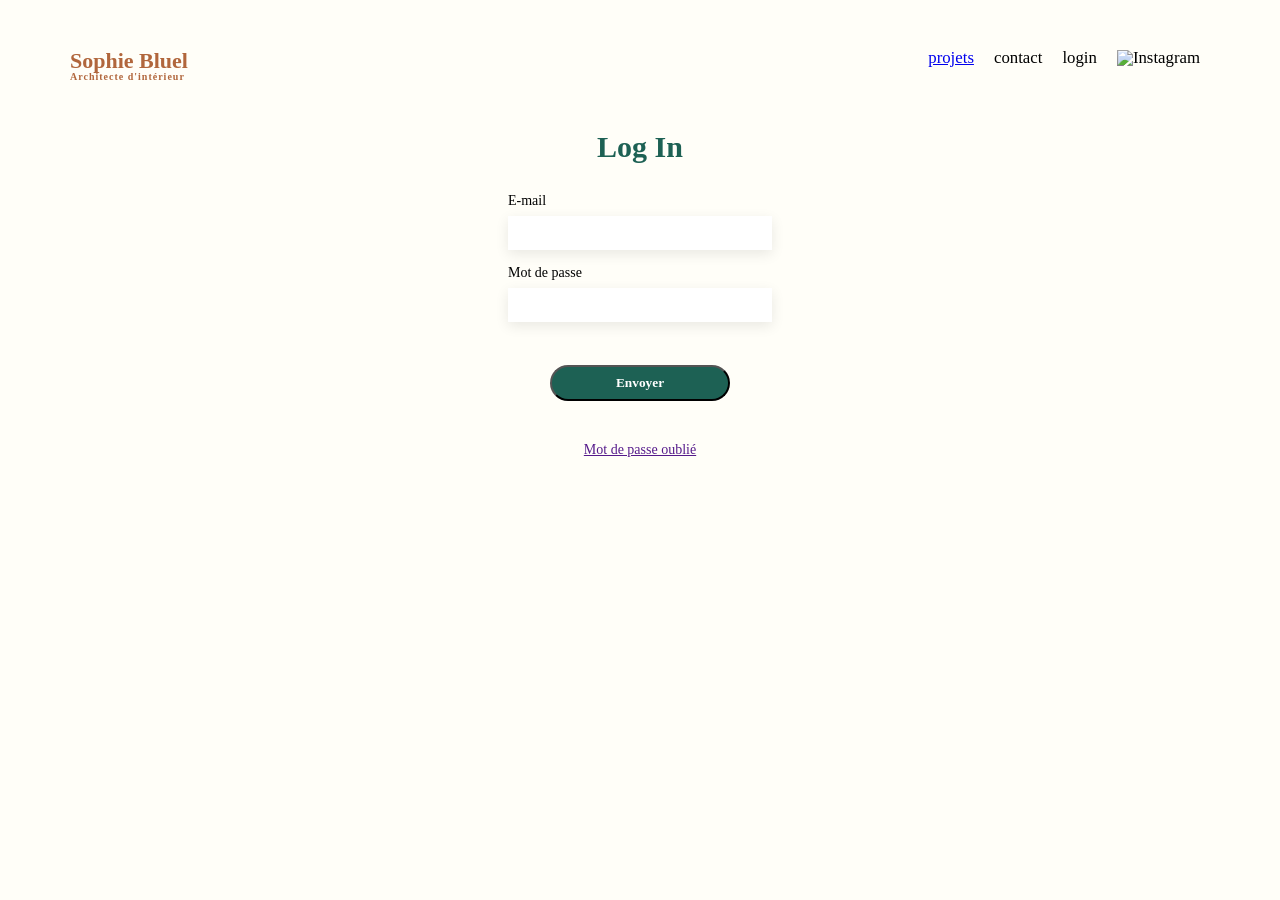
==== FrontEnd/login.html @ d076f5cc "feat: add login page" ====
<!doctype html>
<html lang="en">
  <head>
    <meta charset="UTF-8" />
    <meta name="viewport" content="width=device-width, initial-scale=1.0" />
    <title>Login</title>
    <link rel="stylesheet" href="./assets/style.css" />
  </head>
  <body>
    <header>
      <h1>Sophie Bluel <span>Architecte d'intérieur</span></h1>
      <nav>
        <ul>
          <a href="./index.html">
            <li>projets</li>
          </a>
          <li>contact</li>
          <li>login</li>
          <li><img src="./assets/icons/instagram.png" alt="Instagram" /></li>
        </ul>
      </nav>
    </header>
    <main>
      <h2>Log In</h2>
      <form action="" method="get">
        <label for="mail">
          <span>E-mail</span>
          <input type="email" name="mail" id="mail" />
        </label>
        <label for="passW">
          <span>Mot de passe</span>
          <input type="password" name="passW" id="passW" />
        </label>
        <input type="submit" value="Envoyer" class="loginBtn" />
        <a href="">Mot de passe oublié</a>
      </form>
    </main>
  </body>
</html>
---- FrontEnd/assets/style.css ----
/* http://meyerweb.com/eric/tools/css/reset/
   v2.0 | 20110126
   License: none (public domain)
*/

html, body, div, span, applet, object, iframe,
h1, h2, h3, h4, h5, h6, p, blockquote, pre,
a, abbr, acronym, address, big, cite, code,
del, dfn, em, img, ins, kbd, q, s, samp,
small, strike, strong, sub, sup, tt, var,
b, u, i, center,
dl, dt, dd, ol, ul, li,
fieldset, form, label, legend,
table, caption, tbody, tfoot, thead, tr, th, td,
article, aside, canvas, details, embed,
figure, figcaption, footer, header, hgroup,
menu, nav, output, ruby, section, summary,
time, mark, audio, video {
	margin: 0;
	padding: 0;
	border: 0;
	font-size: 100%;
	font: inherit;
	vertical-align: baseline;
}
/* HTML5 display-role reset for older browsers */
article, aside, details, figcaption, figure,
footer, header, hgroup, menu, nav, section {
	display: block;
}
body {
	line-height: 1;
	background: #FFFEF8;
}
ol, ul {
	list-style: none;
}
blockquote, q {
	quotes: none;
}
blockquote:before, blockquote:after,
q:before, q:after {
	content: '';
	content: none;
}
table {
	border-collapse: collapse;
	border-spacing: 0;
}
/** end reset css**/
body {
	max-width: 1140px;
	margin:auto;
	font-family: 'Work Sans' ;
	font-size: 14px;
}
header {
	display: flex;
	justify-content: space-between;
	margin: 50px 0
}
section {
	margin: 50px 0
}

h1{
	display: flex;
	flex-direction: column;
	font-family: 'Syne';
	font-size: 22px;
	font-weight: 800;
	color: #B1663C
}

h1 > span {
	font-family: 'Work Sans';
	font-size:10px;
	letter-spacing: 0.1em;
;
}

h2{
	font-family: 'Syne';
	font-weight: 700;
	font-size: 30px;
	color: #1D6154
}
nav ul {
	display: flex;
	align-items: center;
	list-style-type: none;

}
nav li {
	padding: 0 10px;
	font-size: 1.2em;
}

li:hover {
	color: #B1663C;
}
#introduction {
	display: flex;
	align-items: center;
}
#introduction figure {
	flex: 1
}
#introduction img {
	display: block;
	margin: auto;
	width: 80%;
}

#introduction article {
	flex: 1
}
#introduction h2 {
	margin-bottom: 1em;
}

#introduction p {
	margin-bottom: 0.5em;
}
#portfolio h2 {
	text-align: center;
	margin-bottom: 1em;
}
.gallery {
	width: 100%;
	display: grid;
	grid-template-columns: 1fr 1fr 1fr;
	grid-column-gap: 20px;
	grid-row-gap: 20px;
}

.gallery img {
	width: 100%;

}
#contact {
	width: 50%;
margin: auto;
}
#contact > * {
	text-align: center;

}
#contact h2{
	margin-bottom: 20px;
}
#contact form {
	text-align: left;
	margin-top:30px;
	display: flex;
	flex-direction: column;
}

#contact input {
	height: 50px;
	font-size: 1.2em;
	border: none;
	box-shadow: 0px 4px 14px rgba(0, 0, 0, 0.09);
}
#contact label {
	margin: 2em 0 1em 0;
}
#contact textarea {
	border: none;
	box-shadow: 0px 4px 14px rgba(0, 0, 0, 0.09);
}

input[type="submit"]{
	font-family: 'Syne';
	font-weight: 700;
	color: white;
	background-color: #1D6154;
	margin : 2em auto ;
	width: 180px;
	text-align: center;
	border-radius: 60px ;
}

footer nav ul {
	display: flex;
	justify-content: flex-end;
	margin: 2em
}

.categoriesFilter {
	display: flex;
	justify-content: center;
	gap: 1rem;
	margin-block-end: 2rem;

	& button {
		border: 1px solid #1D6154;
		color: #1D6154;
		background-color: white;
		border-radius: 60px;
		font-family: Syne;
		font-size: 1rem;
		padding: .5rem .8rem;
		cursor: pointer;

		&:hover {
		color: #fff;
		background-color: #1D6154;
		color: #00b7e4;
		}

		&.color {
		color: #fff;
		background-color: #1D6154;			
		}
	}
}

/* login */
h2 {
	text-align: center;
	margin-block-end: 2rem;
}

form {
	display: flex;
	flex-direction: column;
	align-items: center;
	gap: 1rem;

	& label {
		display: flex;
		flex-direction: column;
		gap: .5rem;

		& input {
			box-shadow: 0px 4px 14px 0px #00000017;
			border: none;
			padding: .5rem 2rem ;
			font-size: 1rem;
		}
	}

	& .loginBtn {
			padding: .5rem;
		}
}
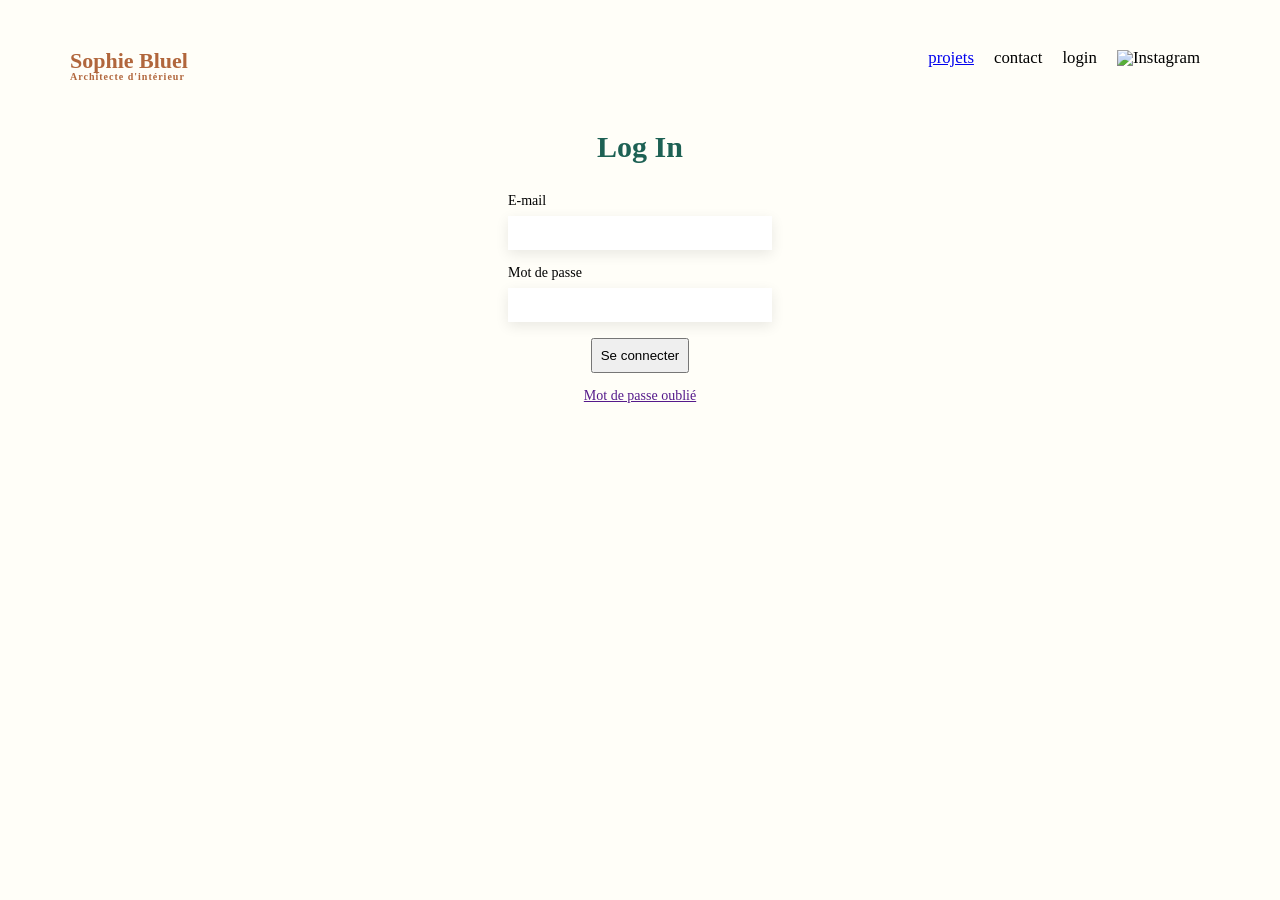
==== commit e7427bd0: "feat: add login JS to authenticate and store token" ====
--- a/FrontEnd/login.html
+++ b/FrontEnd/login.html
@@ -22,7 +22,7 @@
     </header>
     <main>
       <h2>Log In</h2>
-      <form action="" method="get">
+      <form action="" method="get" class="loginForm">
         <label for="mail">
           <span>E-mail</span>
           <input type="email" name="mail" id="mail" />
@@ -31,9 +31,10 @@
           <span>Mot de passe</span>
           <input type="password" name="passW" id="passW" />
         </label>
-        <input type="submit" value="Envoyer" class="loginBtn" />
+        <button type="submit" class="loginBtn">Se connecter</button>
         <a href="">Mot de passe oublié</a>
       </form>
     </main>
+    <script src="./assets/login.js"></script>
   </body>
 </html>
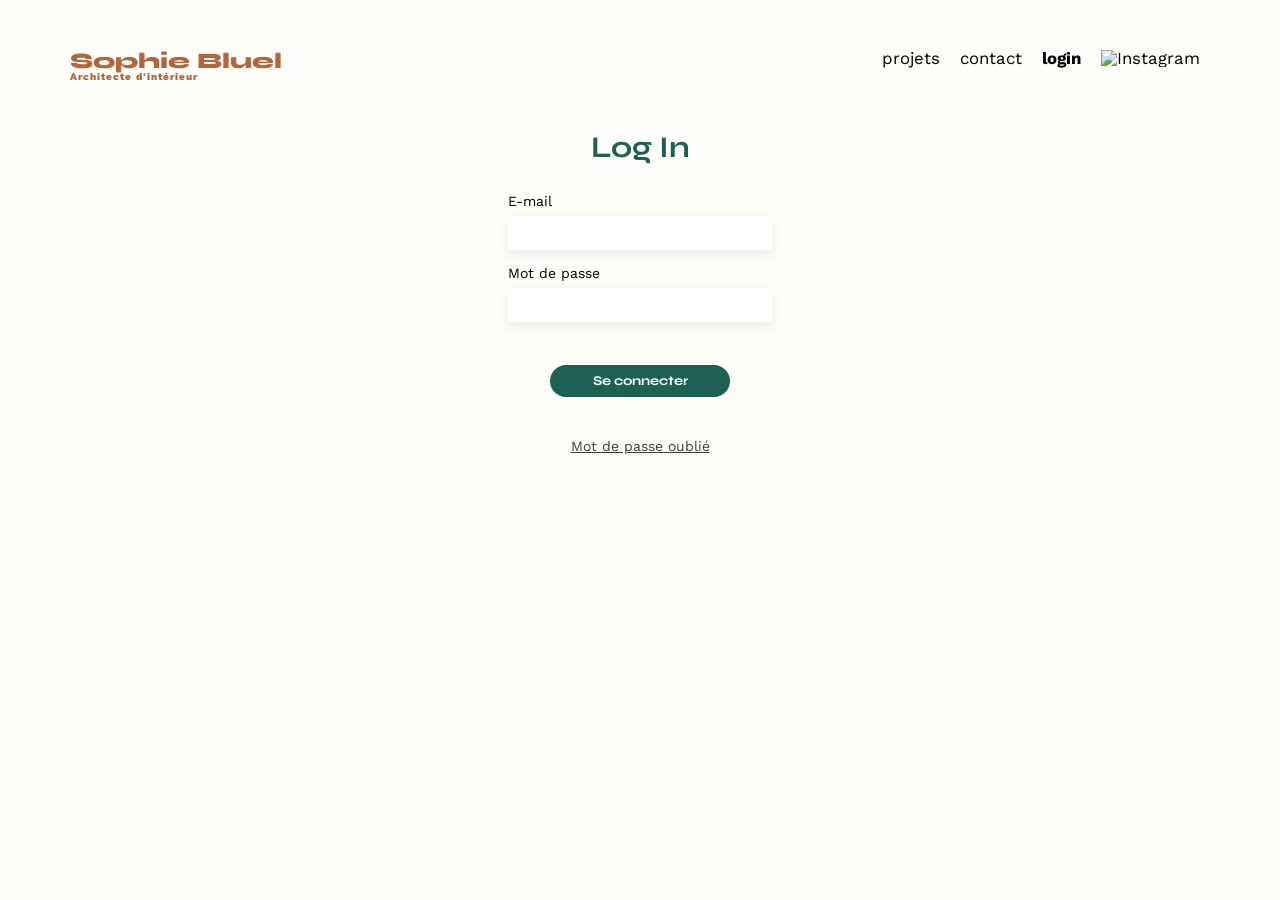
==== commit 5226ee32: "chore: cleanup code" ====
--- a/FrontEnd/login.html
+++ b/FrontEnd/login.html
@@ -4,6 +4,12 @@
     <meta charset="UTF-8" />
     <meta name="viewport" content="width=device-width, initial-scale=1.0" />
     <title>Login</title>
+    <link rel="preconnect" href="https://fonts.googleapis.com" />
+    <link rel="preconnect" href="https://fonts.gstatic.com" crossorigin />
+    <link
+      href="https://fonts.googleapis.com/css2?family=Syne:wght@700;800&family=Work+Sans&display=swap"
+      rel="stylesheet"
+    />
     <link rel="stylesheet" href="./assets/style.css" />
   </head>
   <body>
@@ -15,7 +21,7 @@
             <li>projets</li>
           </a>
           <li>contact</li>
-          <li>login</li>
+          <li class="bold">login</li>
           <li><img src="./assets/icons/instagram.png" alt="Instagram" /></li>
         </ul>
       </nav>
@@ -32,7 +38,7 @@
           <input type="password" name="passW" id="passW" />
         </label>
         <button type="submit" class="loginBtn">Se connecter</button>
-        <a href="">Mot de passe oublié</a>
+        <a href="" class="passWordForgot">Mot de passe oublié</a>
       </form>
     </main>
     <script src="./assets/login.js"></script>
--- a/FrontEnd/assets/style.css
+++ b/FrontEnd/assets/style.css
@@ -124,7 +124,8 @@
 }
 #portfolio h2 {
 	text-align: center;
-	margin-bottom: 1em;
+  display: inline-block;
+	margin-block-end: 1rem;
 }
 .gallery {
 	width: 100%;
@@ -170,7 +171,7 @@
 	box-shadow: 0px 4px 14px rgba(0, 0, 0, 0.09);
 }
 
-input[type="submit"]{
+.loginBtn, input[type="submit"]{
 	font-family: 'Syne';
 	font-weight: 700;
 	color: white;
@@ -188,62 +189,354 @@
 }
 
 .categoriesFilter {
-	display: flex;
-	justify-content: center;
-	gap: 1rem;
-	margin-block-end: 2rem;
-
-	& button {
-		border: 1px solid #1D6154;
-		color: #1D6154;
-		background-color: white;
-		border-radius: 60px;
-		font-family: Syne;
-		font-size: 1rem;
-		padding: .5rem .8rem;
-		cursor: pointer;
-
-		&:hover {
-		color: #fff;
-		background-color: #1D6154;
-		color: #00b7e4;
-		}
-
-		&.color {
-		color: #fff;
-		background-color: #1D6154;			
-		}
-	}
-}
-
-/* login */
-h2 {
-	text-align: center;
-	margin-block-end: 2rem;
-}
-
-form {
-	display: flex;
-	flex-direction: column;
-	align-items: center;
-	gap: 1rem;
-
-	& label {
-		display: flex;
-		flex-direction: column;
-		gap: .5rem;
-
-		& input {
-			box-shadow: 0px 4px 14px 0px #00000017;
-			border: none;
-			padding: .5rem 2rem ;
-			font-size: 1rem;
-		}
-	}
-
-	& .loginBtn {
-			padding: .5rem;
-		}
-}
-
-
+  display: flex;
+  justify-content: center;
+  gap: 1rem;
+  margin-block-end: 2rem;
+}
+
+.categoriesFilter button {
+  border: 1px solid #1D6154;
+  color: #1D6154;
+  background: #fff;
+  border-radius: 60px;
+  font-family: "Syne";
+  font-size: 1rem;
+  padding-block: .5rem;
+  padding-inline: .8rem;
+  cursor: pointer;
+}
+
+.categoriesFilter button:hover {
+  background: #1D6154;
+  color: #fff;
+}
+
+.categoriesFilter button.color,
+.categoriesFilter button.is-active {
+  background: #1D6154;
+  color: #fff;
+}
+
+.editBtn {
+  border: none;
+  background: transparent;
+  cursor: pointer;
+}
+
+.editBanner {
+  position: fixed;
+  inset-block-start: 0;
+  inset-inline: 0;
+  z-index: 10000;
+  background: #000;
+  color: #fff;
+  text-align: center;
+  padding-block: .5rem;
+}
+
+main > h2 {
+  text-align: center;
+  margin-block-end: 2rem;
+}
+
+.loginForm {
+  display: flex;
+  flex-direction: column;
+  align-items: center;
+  gap: 1rem;
+}
+
+.loginForm label {
+  display: flex;
+  flex-direction: column;
+  gap: .5rem;
+}
+
+.loginForm input {
+  box-shadow: 0 4px 14px #00000017;
+  border: none;
+  padding-block: .5rem;
+  padding-inline: 2rem;
+  font-size: 1rem;
+}
+
+.loginBtn {
+  padding: .5rem;
+  border: none;
+  cursor: pointer;
+}
+
+a {
+  color: #000;
+  text-decoration: none;
+}
+
+a:hover {
+  color: #B1663C;
+}
+
+#portfolio {
+  text-align: center;
+}
+
+#portfolio .editBtn {
+  display: inline-flex;
+  align-items: center;
+  gap: .5rem;
+  margin-inline-start: 1.5rem;
+  vertical-align: middle;
+}
+
+.modalOverlay {
+  --overlay-bg: rgba(0, 0, 0, .45);
+
+  --box-width: min(650px, calc(100vw - 40px));
+  --box-padding-block: 24px 32px;
+  --box-padding-inline: 28px;
+
+  --title-margin-block: 12px 18px;
+
+  --close-inset-block: 12px;
+  --close-inset-inline: 14px;
+
+  --grid-columns: repeat(5, 1fr);
+  --grid-gap: 10px;
+  --grid-padding-block: 10px 18px;
+
+  position: fixed;
+  inset: 0;
+  background: var(--overlay-bg);
+  display: flex;
+  align-items: center;
+  justify-content: center;
+  z-index: 9999;
+}
+
+.modalBox {
+  width: var(--box-width);
+  max-height: calc(100vh - 80px);
+  overflow: auto;
+  background: #fff;
+  border-radius: 10px;
+  padding-block: var(--box-padding-block);
+  padding-inline: var(--box-padding-inline);
+  position: relative;
+}
+
+.modalTitle {
+  text-align: center;
+  margin-block: var(--title-margin-block);
+}
+
+.modalClose {
+  position: absolute;
+  inset-block-start: var(--close-inset-block);
+  inset-inline-end: var(--close-inset-inline);
+  border: none;
+  background: transparent;
+  font-size: 28px;
+  cursor: pointer;
+}
+
+.modalGrid {
+  display: grid;
+  grid-template-columns: var(--grid-columns);
+  gap: var(--grid-gap);
+  padding-block: var(--grid-padding-block);
+}
+
+.modalItem {
+  margin: 0;
+  position: relative;
+}
+
+.modalItem__img {
+  width: 100%;
+  aspect-ratio: 1 / 1;
+  object-fit: cover;
+  display: block;
+}
+
+.modalItem__delete {
+  position: absolute;
+  inset-block-start: 6px;
+  inset-inline-end: 6px;
+  border: none;
+  cursor: pointer;
+  color: #fff;
+  background: #000;
+  width: 17px;
+  height: 17px;
+  border-radius: 2px;
+  display: grid;
+  place-items: center;
+  padding: 0;
+}
+
+.modalDivider {
+  border: none;
+  border-block-start: 1px solid #eee;
+  margin: 0;
+}
+
+.modalPrimaryBtn {
+  display: block;
+  margin-inline: auto;
+  margin-block-start: 18px;
+  border: none;
+  cursor: pointer;
+  padding-block: 10px;
+  padding-inline: 24px;
+  border-radius: 60px;
+}
+
+.modalOverlay[data-view="add"] {
+  --overlay-bg: rgba(0, 0, 0, .30);
+
+  --box-width: min(630px, calc(100vw - 40px));
+  --box-padding-block: 60px 45px;
+  --box-padding-inline: 105px;
+
+  --title-margin-block: 0 46px;
+
+  --close-inset-block: 20px;
+  --close-inset-inline: 30px;
+}
+
+.modalOverlay[data-view="add"] .modalBack {
+  position: absolute;
+  inset-block-start: 26px;
+  inset-inline-start: 30px;
+  width: 21px;
+  height: 21px;
+  border: 1px solid #D6D6D6;
+  border-radius: 3px;
+  background: #fff;
+  cursor: pointer;
+  display: grid;
+  place-items: center;
+  padding: 0;
+  font-size: 14px;
+  border: none;
+}
+
+.modalOverlay[data-view="add"] .modalTitle {
+  font-family: "Work Sans";
+  font-weight: 400;
+  font-size: 26px;
+}
+
+.modalOverlay[data-view="add"] .addForm {
+  display: flex;
+  flex-direction: column;
+  gap: 14px;
+}
+
+.modalOverlay[data-view="add"] .addPreview {
+  height: 169px;
+  background: #E8F1F6;
+  border-radius: 3px;
+  display: flex;
+  flex-direction: column;
+  align-items: center;
+  justify-content: center;
+  gap: 7px;
+  padding: 16px;
+
+  position: relative;
+  overflow: hidden;
+}
+
+.modalOverlay[data-view="add"] .addPreview::before {
+  content: "";
+  width: 58px;
+  height: 46px;
+  display: block;
+  background: center / contain no-repeat;
+  margin-block-end: 6px;
+  background-image: url("data:image/svg+xml,%3Csvg xmlns='http://www.w3.org/2000/svg' width='58' height='46' viewBox='0 0 58 46'%3E%3Cpath fill='%23B9C5CC' d='M0 6a6 6 0 0 1 6-6h46a6 6 0 0 1 6 6v34a6 6 0 0 1-6 6H6a6 6 0 0 1-6-6V6zm6 0v34h46V6H6zm6 8a4 4 0 1 1 8 0 4 4 0 0 1-8 0zm0 20 10-10 8 8 10-10 12 12v6H10v-6z'/%3E%3C/svg%3E");
+}
+
+.modalOverlay[data-view="add"] .addPreviewImg {
+  display: block;
+  max-inline-size: 100%;
+  max-block-size: 100%;
+  width: auto;
+  height: auto;
+  object-fit: contain;
+  position: static !important;
+}
+
+.modalOverlay[data-view="add"] .addPreview:has(.addPreviewImg[style*="display: block"])::before {
+  display: none;
+}
+
+.modalOverlay[data-view="add"] .addFileBtn {
+  width: 173px;
+  height: 36px;
+  border-radius: 50px;
+  border: none;
+  background: #CBD6DC;
+  color: #306685;
+  font-family: "Work Sans";
+  font-weight: 500;
+  font-size: 14px;
+  cursor: pointer;
+}
+
+.modalOverlay[data-view="add"] .addHint {
+  font-family: "Work Sans";
+  font-size: 10px;
+  color: #444;
+  margin: 0;
+}
+
+.modalOverlay[data-view="add"] .addForm label {
+  display: block;
+  font-family: "Work Sans";
+  font-size: 14px;
+  color: #3D3D3D;
+  margin-block-start: 10px;
+}
+
+.modalOverlay[data-view="add"] :is(.addTitle, .addCategory) {
+  inline-size: 100%;
+  block-size: 50px;
+  border: none;
+  box-shadow: 0 4px 14px rgba(0, 0, 0, 0.09);
+  padding-inline: 16px;
+  font-family: "Work Sans";
+  font-size: 14px;
+  background: #fff;
+}
+
+.modalOverlay[data-view="add"] .addCategory {
+  appearance: none;
+  background: #fff url("data:image/svg+xml,%3Csvg xmlns='http://www.w3.org/2000/svg' width='10' height='6' viewBox='0 0 10 6'%3E%3Cpath fill='%23666666' d='M1 1l4 4 4-4'/%3E%3C/svg%3E") no-repeat;
+  background-position: right 16px center;
+}
+
+.modalOverlay[data-view="add"] .modalPrimaryBtn.addSubmit {
+  width: 237px;
+  height: 36px;
+  margin-block-start: 18px;
+  font-family: "Syne";
+  font-size: 14px;
+  background: #1D6154;
+  color: #fff;
+}
+
+.modalOverlay[data-view="add"] .modalPrimaryBtn.addSubmit:disabled {
+  background: #A7A7A7;
+  cursor: not-allowed;
+}
+
+.passWordForgot {
+  color: #3D3D3D;
+  text-decoration: underline;
+}
+
+.bold {
+  font-weight: bold;
+}
